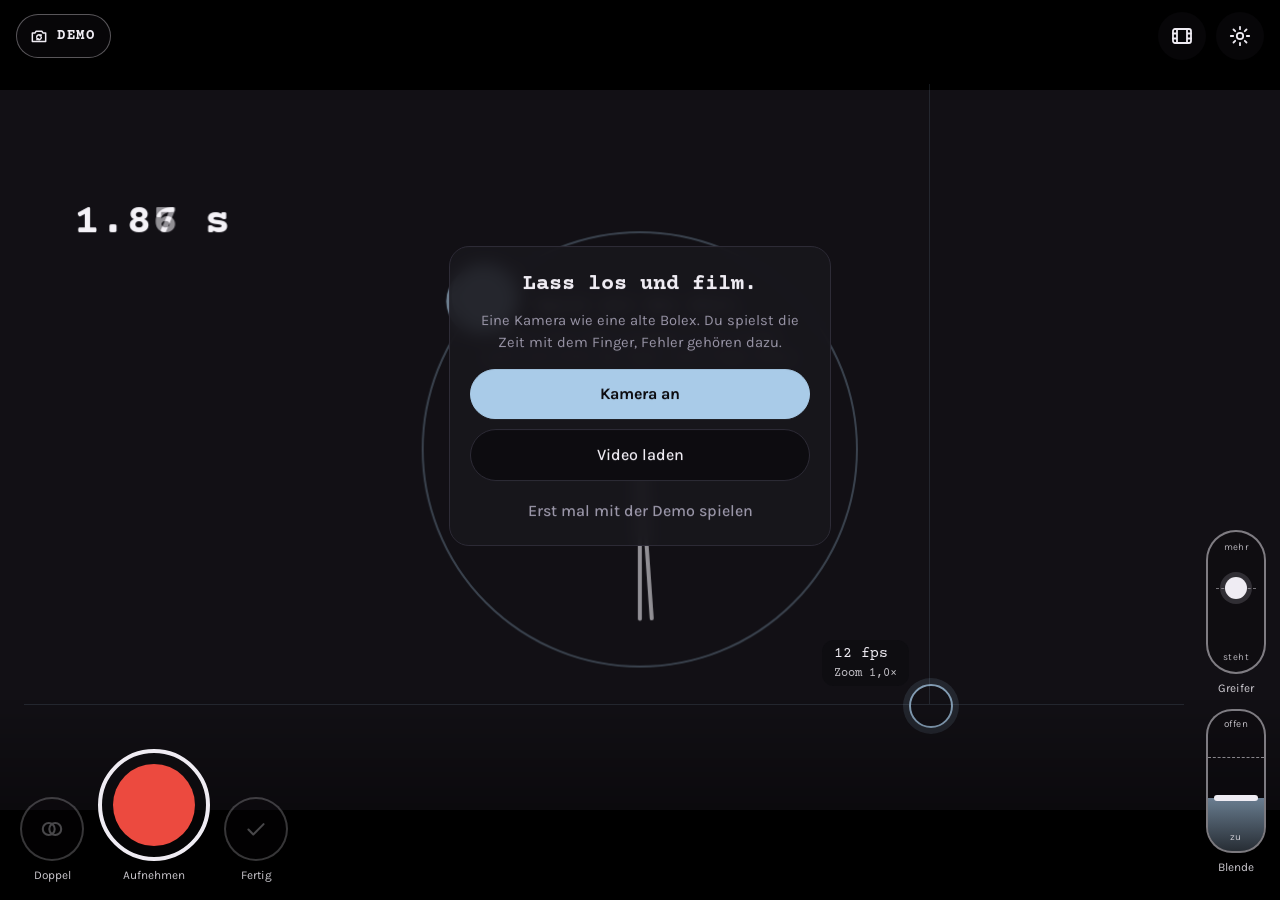
==== index.html @ c2a21dd8 "Accum. Material: Raststellen Sandwich, Lith, Aufsummieren, Farbschichten (1.2.5, nur im Labor) Neuer" ====
<!doctype html>
<html lang="de">
<head>
<meta charset="utf-8">
<meta name="viewport" content="width=device-width,initial-scale=1,viewport-fit=cover">
<meta name="apple-mobile-web-app-capable" content="yes">
<meta name="theme-color" content="#0d0c10">
<title>Mekas</title>
<link rel="preconnect" href="https://fonts.googleapis.com">
<link rel="preconnect" href="https://fonts.gstatic.com" crossorigin>
<link rel="stylesheet" href="https://fonts.googleapis.com/css2?family=Courier+Prime:wght@400;700&family=Karla:wght@400;500;700&display=swap">
<link rel="stylesheet" href="src/stil.css?v=1.2.5">
</head>
<body>

<div class="app" id="app">
  <div class="stage" id="stage" aria-label="Sucher. Seitwärts wischen verändert die Bildrate, hoch und runter den Zoom. Zwei Finger halten das Bild an.">
    <canvas id="out" width="1280" height="720"></canvas>
    <div class="padarea">
      <div class="xline" id="xline"></div>
      <div class="yline" id="yline"></div>
      <div class="puck" id="puck"></div>
      <div class="plabel" id="plabel">12 fps</div>
    </div>
    <div class="frozen" id="frozen" hidden>HÄLT</div>
    <div class="hint" id="hint"><b>Spiel mit der Zeit.</b><span>Wisch übers Bild: seitwärts ist die Kurbel, hoch und runter der Zoom. Zwei Finger halten das Bild an.</span></div>
  </div>

  <div class="bar top">
    <button class="srcbtn" id="btnSrc" type="button" aria-label="Kamera an">
      <svg viewBox="0 0 24 24"><path d="M4 8.5h3l1.6-2.2h6.8L17 8.5h3v10H4z"/><path d="M9.2 13.4a2.8 2.8 0 0 1 4.9-1.8M14.8 13.6a2.8 2.8 0 0 1-4.9 1.8"/><path d="M14.4 10.4v1.4h-1.4M9.6 16.6v-1.4H11"/></svg>
      <span id="srcLabel">DEMO</span>
    </button>
    <div class="chips">
      <span class="chip" id="chipTime" hidden>00:00</span>
      <span class="chip sky" id="chipDoppel" hidden>DOPPEL</span>
    </div>
    <button class="iconbtn" id="btnFilms" type="button" aria-label="Filme">
      <svg viewBox="0 0 24 24"><rect x="3" y="5" width="18" height="14" rx="2"/><path d="M7 5v14M17 5v14M3 9.5h4M3 14.5h4M17 9.5h4M17 14.5h4"/></svg>
      <span class="count" id="filmCount" hidden>0</span>
    </button>
    <button class="iconbtn" id="btnSettings" type="button" aria-label="Einstellungen">
      <svg viewBox="0 0 24 24"><circle cx="12" cy="12" r="3.2"/><path d="M12 2.8v2.4M12 18.8v2.4M21.2 12h-2.4M5.2 12H2.8M18.5 5.5l-1.7 1.7M7.2 16.8l-1.7 1.7M18.5 18.5l-1.7-1.7M7.2 7.2L5.5 5.5"/></svg>
    </button>
  </div>

  <div class="gripper">
    <div class="ctl">
      <div class="readout" id="gRead"></div>
      <div class="gpad" id="gpad" role="group" tabindex="0" aria-label="Greifer: kurz tippen gibt dem Film einen Stoss, halten lässt ihn schlüpfen. Oben bleiben Lücken, unten steht der Film.">
        <div class="hline" id="gZline"></div><div class="knob" id="gknob"></div>
        <span class="ends t">mehr</span><span class="ends b">steht</span>
      </div>
      <span class="slotlabel">Greifer</span>
    </div>
    <div class="ctl">
      <div class="readout" id="vRead"></div>
      <div class="vfader" id="vfader" role="slider" tabindex="0" aria-label="Blende: hoch öffnet, runter schliesst, ganz unten ist sie zu" aria-valuemin="0" aria-valuemax="360" aria-valuenow="135">
        <div class="fill" id="vfill"></div><div class="limit" id="vlimit"></div><div class="knob" id="vknob"></div>
        <span class="ends t">offen</span><span class="ends b">zu</span>
      </div>
      <span class="slotlabel" id="vLabel">Blende</span>
    </div>
  </div>

  <div class="scrub" id="scrub" hidden>
    <div class="scrubhead"><b>Doppel ab</b><span id="scrubVal">0:00,0 von 0:00,0</span></div>
    <input type="range" id="scrubber" min="0" max="1000" step="1" value="0" aria-label="Stelle im Film, ab der doppelt belichtet wird">
    <small>Such die Stelle im Film. Aufnehmen legt dein neues Bild ab hier darüber. Auf- und abblenden machst du selbst mit der Belichtung.</small>
  </div>

  <div class="bar bottom">
    <div class="slot" id="slotDoppel">
      <button class="round" id="btnDoppel" type="button" aria-pressed="false" aria-label="Doppel: zurückspulen und darüber belichten">
        <svg viewBox="0 0 24 24"><circle cx="9" cy="12" r="5.5"/><circle cx="15" cy="12" r="5.5"/></svg>
      </button>
      <span class="slotlabel">Doppel</span>
    </div>
    <div class="recwrap">
      <button class="recbtn" id="btnRec" type="button" aria-label="Aufnehmen"><span class="core"><span class="bars"><i></i><i></i></span></span></button>
      <span class="slotlabel" id="recLabel">Aufnehmen</span>
    </div>
    <div class="slot">
      <button class="round" id="btnDone" type="button" aria-label="Film beenden und speichern" disabled>
        <svg viewBox="0 0 24 24"><path d="M5 12.5l4.5 4.5L19 7.5"/></svg>
      </button>
      <span class="slotlabel">Fertig</span>
    </div>
  </div>

  <div class="develop" id="develop" hidden>
    <b>Film wird entwickelt</b>
    <div class="progress"><i id="devBar"></i></div>
    <span id="devVal" class="val">bereitet vor …</span>
    <button class="pill ghost" id="devCancel" type="button">Abbrechen</button>
  </div>

  <div class="result" id="result" hidden>
    <b id="resTitle">Film fertig</b>
    <video id="resVideo" controls playsinline></video>
    <button class="pill primary" id="resSave" type="button">Film aufs iPhone sichern</button>
    <button class="pill" id="resSaveTon" type="button" hidden>Tonspur sichern</button>
    <button class="pill ghost" id="resClose" type="button">Weiterfilmen</button>
  </div>

  <div class="toast" id="toast" role="status"></div>

  <div class="startcard" id="startcard">
    <h2>Lass los und film.</h2>
    <p>Eine Kamera wie eine alte Bolex. Du spielst die Zeit mit dem Finger, Fehler gehören dazu.</p>
    <button class="pill primary" id="cardCam" type="button">Kamera an</button>
    <label class="pill" for="cardFile">Video laden<input type="file" id="cardFile" accept="video/*"></label>
    <button class="pill ghost" id="cardDemo" type="button">Erst mal mit der Demo spielen</button>
  </div>

  <div class="backdrop" id="backdrop"></div>

  <aside class="sheet" id="settings" aria-labelledby="setTitle" aria-hidden="true">
    <div class="grip"></div>
    <div class="sheethead"><h2 id="setTitle">Einstellungen</h2><button class="close" type="button" data-close aria-label="Schliessen">×</button></div>
    <div class="sec">
      <h3>Zeit</h3>
      <div class="rowset col">
        <div class="seg" id="segTime"><button type="button" data-v="hold" aria-pressed="true">Bild steht nach</button><button type="button" data-v="under">Unterdreht</button></div>
        <p class="note" id="timeNote"></p>
      </div>
    </div>
    <div class="sec">
      <h3>Quelle</h3>
      <div class="btnrow">
        <button class="pill primary" id="btnCam" type="button">Kamera an</button>
        <label class="pill" for="fileIn">Video laden<input type="file" id="fileIn" accept="video/*"></label>
        <button class="pill" id="btnDemo" type="button">Demo</button>
      </div>
      <div class="rowset" id="rowMirror"><div class="t">Sucher spiegeln<small>nur die Anzeige, wie ein Spiegel</small></div><input type="checkbox" class="switch" id="mirrorView"></div>
      <div class="rowset" id="rowMirrorRec"><div class="t">Aufnahme spiegeln<small>die Datei seitenverkehrt</small></div><input type="checkbox" class="switch" id="mirrorRec"></div>
      <div class="rowset" id="rowSwivel"><div class="t">Schwenken mit dem Telefon<small>im Zoom wandert der Ausschnitt mit, wie beim Abfilmen eines Fernsehers. Mitte ist, wie du das Telefon beim Start der Aufnahme hältst.</small></div><input type="checkbox" class="switch" id="swivel" checked></div>
      <div class="rowset" id="rowFile" hidden><div class="t">Geladenes Video</div><div class="btnrow"><button class="pill" id="btnRestart" type="button">Von vorn</button></div></div>
    </div>
    <div class="sec">
      <h3>Mechanik</h3>
      <p class="note">Unten rechts die <b>Blende</b>: hoch und runter, wie lange sie pro Bild offen ist, ganz unten ist sie zu. Über der gestrichelten Linie ist die Blende noch offen, während der Greifer den Film schon zieht: helle Stellen ziehen Schlieren.<br>Darüber der <b>Greifer</b>. Kurz tippen gibt dem Film einen Stoss: Er rutscht und rastet federnd wieder ein, ein kleiner Stoss in dasselbe Bild, ein grosser ins nächste. Ein Ruck mit dem Telefon wirkt genauso. Halten lässt den Film schlüpfen: über der gestrichelten Linie bleiben Lücken, knapp darunter rollt der Bildstrich langsam durchs Bild, ganz unten steht der Film und die Bilder stapeln sich. Loslassen: Er rastet mit seinem Schwung im nächsten Bild ein.</p>
      <div class="rowset col"><div class="t">Handkurbel <span class="val" id="jitterVal">75</span><small>wie unregelmässig die Bilder kommen</small></div><input type="range" id="jitter" min="0" max="100" step="1" value="75" aria-label="Handkurbel"></div>
      <div class="rowset"><div class="t">Anlaufblitz<small>überbelichtet die ersten Bilder nach jedem Start</small></div><input type="checkbox" class="switch" id="startFlash" checked></div>
      <div class="rowset col"><div class="t">Bildstand <span class="val" id="weaveVal">35</span><small>jedes neue Bild sitzt minimal anders im Bildfenster</small></div><input type="range" id="weave" min="0" max="100" step="1" value="35" aria-label="Bildstand"></div>
    </div>
    <div class="sec">
      <h3>Aufnahme</h3>
      <div class="rowset col"><div class="t">Vorführtempo der Datei<small>passend zur Final-Cut-Timeline</small></div>
        <div class="seg" id="segFps"><button type="button" data-v="24" aria-pressed="true">24</button><button type="button" data-v="25">25</button><button type="button" data-v="30">30</button></div>
      </div>
      <div class="rowset col"><div class="t">Auflösung<small>720p läuft auf dem iPhone flüssiger</small></div>
        <div class="seg" id="segRes"><button type="button" data-v="1280" aria-pressed="true">720p</button><button type="button" data-v="1920">1080p</button></div>
      </div>
      <div class="rowset"><div class="t">Ton aufnehmen</div><input type="checkbox" class="switch" id="ton" checked></div>
      <div class="rowset col"><div class="t">Mikrofon verzögern <span class="val" id="delayVal">0 ms</span><small>Einmal vor der Kamera klatschen und in Final Cut prüfen. Kommt der Klatscher vor dem Bild, hier nachziehen.</small></div><input type="range" id="avDelay" min="0" max="300" step="5" value="0" aria-label="Mikrofon verzögern"></div>
      <div class="rowset"><div class="t">Klappe<small>weisser Blitz mit Piepton im laufenden Film</small></div><button class="pill" id="btnClap" type="button">Klappe</button></div>
    </div>
    <div class="sec">
      <h3>Am Rechner</h3>
      <div class="rowset"><div class="t">MIDI-Knopf als Kurbel<small id="midiStatus">in Chrome am Rechner</small></div><button class="pill" id="btnMidi" type="button">Verbinden</button></div>
      <p class="note">Tastatur: R nimmt auf und pausiert, Leertaste gedrückt hält das Bild an, Pfeiltasten bewegen Kurbel und Zoom.</p>
      <p class="note">Damit Safari auf dem iPhone nicht jedes Mal nach Kamera und Mikrofon fragt: Einstellungen › Apps › Safari › Kamera und Mikrofon auf „Erlauben“.</p>
    </div>
    <p class="note version">Mekas <span id="version"></span></p>
  </aside>

  <aside class="sheet" id="filmsSheet" aria-labelledby="filmsTitle" aria-hidden="true">
    <div class="grip"></div>
    <div class="sheethead"><h2 id="filmsTitle">Filme</h2><button class="close" type="button" data-close aria-label="Schliessen">×</button></div>
    <div class="filmlist" id="films"></div>
    <p class="empty" id="noFilms">Noch kein Film. Mit dem Haken „Fertig“ landet ein Film hier.</p>
    <div class="filmsfoot" id="filmsFoot" hidden>
      <p class="note">Die Filme liegen nur hier im Browser, nicht in deinen Fotos. Was du behalten willst, zuerst sichern.</p>
      <button class="pill" id="btnDropAll" type="button">Alle löschen</button>
    </div>
  </aside>
</div>

<script type="module" src="src/main.js?v=1.2.5"></script>
</body>
</html>
---- src/stil.css ----
/* Layout: the whole screen is the viewfinder and the instrument. Drag anywhere (relative): sideways = frame rate, up/down = zoom. Top left: camera switch. Bottom: shutter fader (down to closed), big release, Doppel, Fertig. Films and settings live in sheets. Single dark look on purpose. */
:root{
  --velvet:#0d0c10;
  --plate:#18171d;
  --line:#2e2c37;
  --paper:#efecf3;
  --muted:#9a96a8;
  --sky:#a9cbe8;
  --sky-soft:rgba(169,203,232,.16);
  --rec:#ec4a3f;
  --type:"Courier Prime","Courier New",ui-monospace,monospace;
  --body:"Karla",system-ui,-apple-system,"Segoe UI",sans-serif;
  color-scheme:dark;
}
[hidden]{display:none!important}
html,body{height:100%;margin:0;background:var(--velvet);color:var(--paper);overflow:hidden}
body{font-family:var(--body);font-size:15px;line-height:1.45;-webkit-tap-highlight-color:transparent}
.app{position:relative;height:100%;width:100%;overflow:hidden}
button{font-family:inherit;color:inherit}

.stage{position:absolute;inset:0;background:#000;touch-action:none;cursor:grab;-webkit-user-select:none;user-select:none}
.stage.playing{cursor:grabbing}
#out{position:absolute;inset:0;width:100%;height:100%;object-fit:contain;display:block}
#out.mirror{transform:scaleX(-1)}
.padarea{position:absolute;left:24px;right:96px;top:calc(84px + env(safe-area-inset-top,0px));bottom:calc(196px + env(safe-area-inset-bottom,0px));pointer-events:none}
.xline,.yline{position:absolute;pointer-events:none;background:var(--sky);opacity:.12;transition:opacity .3s}
.xline{top:0;bottom:0;width:1px}.yline{left:0;right:0;height:1px}
.puck{position:absolute;width:40px;height:40px;margin:-20px 0 0 -20px;border-radius:50%;border:2px solid var(--sky);pointer-events:none;box-shadow:0 0 0 6px var(--sky-soft);opacity:.75;transition:background .2s,transform .2s,opacity .3s}
.stage.playing .puck{background:var(--sky-soft);transform:scale(1.15);opacity:1}
.stage.playing .xline,.stage.playing .yline{opacity:.3}
.plabel{position:absolute;pointer-events:none;font-family:var(--type);font-size:.95rem;line-height:1.25;font-variant-numeric:tabular-nums;background:rgba(13,12,16,.6);padding:4px 12px;border-radius:12px;white-space:pre;transform:translate(20px,-64px)}
.plabel small{font-size:.78rem;opacity:.8}
.plabel.flip{transform:translate(calc(-100% - 20px),-64px)}
.plabel.below{margin-top:96px}
.frozen{position:absolute;left:50%;top:50%;transform:translate(-50%,-50%);font-family:var(--type);font-weight:700;letter-spacing:.3em;font-size:1rem;color:var(--velvet);background:var(--sky);padding:6px 14px;border-radius:999px;pointer-events:none}
.hint{position:absolute;left:50%;top:38%;transform:translate(-50%,-50%);width:min(320px,calc(100% - 48px));text-align:center;pointer-events:none;text-shadow:0 1px 4px #000;transition:opacity .6s}
.hint b{display:block;font-family:var(--type);font-size:1.15rem;margin-bottom:6px}
.hint span{font-size:.92rem;opacity:.85}
.hint.gone{opacity:0}

.bar{position:absolute;left:0;right:0;display:flex;align-items:center;gap:10px;padding-inline:16px;pointer-events:none}
.bar > *{pointer-events:auto}
.top{top:0;padding-top:calc(12px + env(safe-area-inset-top,0px));padding-bottom:28px;background:linear-gradient(rgba(0,0,0,.55),transparent)}
.srcbtn{display:inline-flex;align-items:center;gap:8px;min-height:44px;padding:0 14px 0 12px;border-radius:999px;border:1px solid rgba(239,236,243,.35);background:rgba(13,12,16,.55);font-family:var(--type);font-weight:700;letter-spacing:.12em;font-size:.85rem;cursor:pointer;flex:none}
.srcbtn svg{width:20px;height:20px;stroke:var(--paper);fill:none;stroke-width:1.8;stroke-linecap:round;stroke-linejoin:round}
.srcbtn:active{background:var(--sky);color:var(--velvet)}
.srcbtn:active svg{stroke:var(--velvet)}
.chips{display:flex;gap:8px;align-items:center;flex:1;min-width:0;pointer-events:none;flex-wrap:wrap}
.chip{font-family:var(--type);font-size:.82rem;padding:3px 10px;border-radius:999px;background:rgba(13,12,16,.6);white-space:nowrap;font-variant-numeric:tabular-nums}
.chip.rec{background:var(--rec);color:#fff;font-weight:700;letter-spacing:.04em}
.chip.paused{background:var(--paper);color:var(--velvet);font-weight:700}
.chip.sky{background:var(--sky);color:var(--velvet);font-weight:700}
.iconbtn{width:48px;height:48px;border-radius:50%;border:0;background:rgba(13,12,16,.55);display:grid;place-items:center;cursor:pointer;flex:none;position:relative}
.iconbtn svg{width:24px;height:24px;stroke:var(--paper);fill:none;stroke-width:1.8;stroke-linecap:round;stroke-linejoin:round}
.iconbtn .count{position:absolute;top:-2px;right:-2px;min-width:20px;height:20px;border-radius:10px;background:var(--sky);color:var(--velvet);font-weight:700;font-size:.72rem;display:grid;place-items:center;padding:0 5px}
:focus-visible{outline:2px solid var(--sky);outline-offset:3px}

.bottom{bottom:0;justify-content:flex-start;align-items:flex-end;gap:10px;padding-right:92px;padding-bottom:calc(16px + env(safe-area-inset-bottom,0px));padding-top:50px;background:linear-gradient(transparent,rgba(0,0,0,.65))}
.slot{display:flex;flex-direction:column;align-items:center;gap:6px;width:72px}
.slotlabel{font-size:.74rem;opacity:.85;text-align:center;min-height:1.1em;white-space:nowrap}
.recbtn{position:relative;width:112px;height:112px;border-radius:50%;border:4px solid var(--paper);background:rgba(13,12,16,.35);cursor:pointer;touch-action:none;flex:none}
.recbtn .core{position:absolute;left:50%;top:50%;width:82px;height:82px;margin:-41px 0 0 -41px;border-radius:50%;background:var(--rec);transition:all .16s ease;display:grid;place-items:center}
.recbtn .bars{display:none;gap:10px}
.recbtn .bars i{display:block;width:10px;height:30px;border-radius:3px;background:#fff}
.recbtn.live .core{width:64px;height:64px;margin:-32px 0 0 -32px;border-radius:18px}
.recbtn.live .bars{display:flex}
.recbtn.paused{border-color:var(--rec);animation:breathe 1.6s ease-in-out infinite}
.recbtn.fading{border-color:var(--sky)}
@keyframes breathe{50%{box-shadow:0 0 0 10px rgba(236,74,63,.18)}}
.recwrap{display:flex;flex-direction:column;align-items:center;gap:6px}
.round{width:64px;height:64px;border-radius:50%;border:2px solid rgba(239,236,243,.75);background:rgba(13,12,16,.55);display:grid;place-items:center;cursor:pointer}
.round svg{width:26px;height:26px;stroke:var(--paper);fill:none;stroke-width:1.9;stroke-linecap:round;stroke-linejoin:round}
.round[aria-pressed="true"]{background:var(--sky);border-color:var(--sky)}
.round[aria-pressed="true"] svg{stroke:var(--velvet)}
.round:disabled{opacity:.3;cursor:default}
.slot.invisible{visibility:hidden}

.vfader{position:relative;width:56px;height:140px;border-radius:26px;background:rgba(13,12,16,.55);border:2px solid rgba(239,236,243,.5);touch-action:none;cursor:ns-resize;overflow:hidden}
.vfader .fill{position:absolute;left:0;right:0;bottom:0;background:linear-gradient(to top,rgba(169,203,232,.2),rgba(169,203,232,.6))}
.vfader .knob{position:absolute;left:6px;right:6px;height:6px;border-radius:3px;background:var(--paper);margin-top:-3px}
.vfader .ends{position:absolute;left:0;right:0;text-align:center;font-size:.62rem;letter-spacing:.06em;opacity:.8;pointer-events:none}
.vfader .ends.t{top:6px}.vfader .ends.b{bottom:6px}
.vfader.closed{border-color:var(--sky)}
.vfader .limit{position:absolute;left:0;right:0;height:0;border-top:1px dashed rgba(239,236,243,.55);pointer-events:none}
.fwrap{position:relative}
.readout{position:absolute;bottom:calc(100% + 10px);left:50%;transform:translateX(-50%);font-family:var(--type);font-size:.85rem;font-variant-numeric:tabular-nums;white-space:nowrap;background:rgba(13,12,16,.8);border:1px solid var(--line);padding:4px 10px;border-radius:10px;pointer-events:none;opacity:0;transition:opacity .2s}
.readout.show{opacity:1}
.ctl{display:flex;flex-direction:column;align-items:center;gap:6px;position:relative}
.gripper{position:absolute;right:14px;bottom:calc(14px + env(safe-area-inset-bottom,0px));display:flex;flex-direction:column;align-items:center;gap:12px;z-index:2}
.gpad{position:relative;width:56px;height:140px;border-radius:30px;background:rgba(13,12,16,.55);border:2px solid rgba(239,236,243,.5);touch-action:none;cursor:move;overflow:hidden}
.gpad .hline{position:absolute;left:8px;right:8px;height:0;border-top:1px dashed rgba(239,236,243,.45)}
.gpad .vline{position:absolute;top:10px;bottom:10px;width:0;left:50%;border-left:1px dashed rgba(239,236,243,.3)}
.gpad .knob{position:absolute;width:22px;height:22px;margin:-11px 0 0 -11px;border-radius:50%;background:var(--paper);box-shadow:0 0 0 5px rgba(239,236,243,.15)}
.gpad.off{border-color:var(--sky)}
.gpad.off .knob{background:var(--sky)}
.gpad .ends{position:absolute;left:0;right:0;text-align:center;font-size:.6rem;letter-spacing:.04em;opacity:.75;pointer-events:none}
.gpad .ends.t{top:8px}.gpad .ends.b{bottom:8px}
.gripper .readout{bottom:auto;top:40%;left:auto;right:calc(100% + 12px);transform:translateY(-50%)}
.slotlabel small{display:block;font-size:.66rem;opacity:.8}
#vLabel{min-height:2.3em}

.scrub{position:absolute;left:16px;right:92px;bottom:calc(172px + env(safe-area-inset-bottom,0px));background:rgba(24,23,29,.9);border:1px solid var(--line);border-radius:18px;padding:12px 16px 8px;display:flex;flex-direction:column;gap:4px;-webkit-backdrop-filter:blur(8px);backdrop-filter:blur(8px);max-width:640px;margin-inline:auto}
.scrubhead{display:flex;justify-content:space-between;align-items:baseline;gap:8px}
.scrubhead b{font-family:var(--type);font-size:1rem}
.scrubhead span{font-family:var(--type);color:var(--sky);font-variant-numeric:tabular-nums}
.scrub small{color:var(--muted);font-size:.82rem}
.develop{position:absolute;left:50%;top:50%;transform:translate(-50%,-50%);width:min(320px,calc(100% - 32px));background:rgba(24,23,29,.92);border:1px solid var(--line);border-radius:20px;padding:20px;text-align:center;display:flex;flex-direction:column;gap:12px}
.develop b{font-family:var(--type);font-size:1.15rem}
.progress{height:6px;border-radius:3px;background:var(--line);overflow:hidden}
.progress i{display:block;height:100%;width:0;background:var(--sky)}
.result{position:absolute;left:50%;top:50%;transform:translate(-50%,-50%);width:min(340px,calc(100% - 32px));max-height:calc(100% - 40px);overflow:auto;background:rgba(24,23,29,.95);border:1px solid var(--line);border-radius:20px;padding:16px;display:flex;flex-direction:column;gap:10px;text-align:center}
.result video{width:100%;max-height:36vh;border-radius:12px;background:#000;object-fit:contain}
.result b{font-family:var(--type);font-size:1.1rem}

.toast{position:absolute;left:50%;top:calc(76px + env(safe-area-inset-top,0px));transform:translate(-50%,-8px);max-width:min(440px,calc(100% - 32px));background:rgba(24,23,29,.94);border:1px solid var(--line);padding:10px 16px;border-radius:14px;font-size:.92rem;opacity:0;pointer-events:none;transition:opacity .25s,transform .25s;text-align:center}
.toast.show{opacity:1;transform:translate(-50%,0)}
.toast.warn{border-color:var(--rec)}
.startcard{position:absolute;left:50%;top:44%;transform:translate(-50%,-50%);width:min(340px,calc(100% - 32px));background:rgba(24,23,29,.92);border:1px solid var(--line);border-radius:20px;padding:22px 20px 14px;display:flex;flex-direction:column;gap:10px;text-align:center;-webkit-backdrop-filter:blur(8px);backdrop-filter:blur(8px)}
.startcard h2{margin:0;font-family:var(--type);font-size:1.35rem;text-wrap:balance}
.startcard p{margin:0 0 6px;color:var(--muted);font-size:.92rem;text-wrap:pretty}
.pill{min-height:50px;border-radius:999px;border:1px solid var(--line);background:var(--velvet);font-size:1rem;font-weight:500;cursor:pointer;display:flex;align-items:center;justify-content:center;position:relative;overflow:hidden;padding:0 18px}
.pill.primary{background:var(--sky);color:var(--velvet);border-color:var(--sky);font-weight:700}
.pill.ghost{background:transparent;border-color:transparent;color:var(--muted);min-height:40px}
.pill input[type=file]{position:absolute;inset:0;opacity:0;cursor:pointer}

.backdrop{position:absolute;inset:0;background:rgba(0,0,0,.5);opacity:0;pointer-events:none;transition:opacity .25s}
.backdrop.show{opacity:1;pointer-events:auto}
.sheet{position:absolute;left:50%;bottom:0;width:min(560px,100%);max-height:84%;overflow:auto;overscroll-behavior:contain;transform:translate(-50%,105%);transition:transform .3s cubic-bezier(.2,.8,.2,1);background:var(--plate);border:1px solid var(--line);border-bottom:0;border-radius:20px 20px 0 0;padding:6px 18px calc(26px + env(safe-area-inset-bottom,0px))}
.sheet.show{transform:translate(-50%,0)}
.grip{width:40px;height:5px;border-radius:3px;background:var(--line);margin:6px auto 10px}
.sheethead{display:flex;justify-content:space-between;align-items:center;margin-bottom:6px}
.sheethead h2{margin:0;font-family:var(--type);font-size:1.15rem;letter-spacing:.06em}
.close{border:0;background:var(--velvet);width:40px;height:40px;border-radius:50%;cursor:pointer;font-size:1.3rem;line-height:1}
.sec{margin-top:16px}
.sec h3{margin:0 0 6px;font-size:.72rem;text-transform:uppercase;letter-spacing:.16em;color:var(--muted);font-weight:500}
.rowset{display:flex;justify-content:space-between;align-items:center;gap:12px;min-height:54px;border-bottom:1px solid var(--line)}
.rowset:last-child{border-bottom:0}
.rowset .t{display:flex;flex-direction:column;min-width:0}
.rowset .t small{color:var(--muted);font-size:.8rem}
.rowset.col{flex-direction:column;align-items:stretch;padding-block:10px;gap:8px}
.seg{display:flex;background:var(--velvet);border-radius:12px;padding:4px;gap:4px}
.seg button{flex:1;min-height:42px;border:0;border-radius:9px;background:transparent;color:var(--muted);font-weight:500;cursor:pointer;font-size:.92rem}
.seg button[aria-pressed="true"]{background:var(--sky);color:var(--velvet);font-weight:700}
.switch{-webkit-appearance:none;appearance:none;width:52px;height:32px;border-radius:16px;background:var(--line);position:relative;cursor:pointer;flex:none;transition:background .2s;margin:0}
.switch::after{content:"";position:absolute;top:3px;left:3px;width:26px;height:26px;border-radius:50%;background:var(--paper);transition:transform .2s}
.switch:checked{background:var(--sky)}
.switch:checked::after{transform:translateX(20px)}
input[type=range]{-webkit-appearance:none;appearance:none;width:100%;height:40px;background:transparent;margin:0;cursor:pointer}
input[type=range]::-webkit-slider-runnable-track{height:4px;border-radius:2px;background:var(--line)}
input[type=range]::-moz-range-track{height:4px;border-radius:2px;background:var(--line)}
input[type=range]::-webkit-slider-thumb{-webkit-appearance:none;width:28px;height:28px;margin-top:-12px;border-radius:50%;background:var(--sky);border:0}
input[type=range]::-moz-range-thumb{width:28px;height:28px;border-radius:50%;background:var(--sky);border:0}
.btnrow{display:flex;flex-wrap:wrap;gap:8px}
.btnrow .pill{flex:1 1 140px;min-height:46px;font-size:.95rem}
.val{font-family:var(--type);color:var(--sky);font-variant-numeric:tabular-nums}
.note{color:var(--muted);font-size:.84rem;margin:8px 0 0;text-wrap:pretty}
.filmlist{display:grid;grid-template-columns:repeat(auto-fill,minmax(220px,1fr));gap:12px;margin-top:8px}
.film{background:var(--velvet);border:1px solid var(--line);border-radius:14px;overflow:hidden;display:flex;flex-direction:column;min-width:0}
.film video{width:100%;aspect-ratio:16/9;background:#000;object-fit:contain;display:block}
.film .meta{padding:10px 12px 12px;display:flex;flex-direction:column;gap:8px}
.film .info{font-family:var(--type);font-size:.85rem;font-variant-numeric:tabular-nums}
.film .acts{display:flex;gap:6px;flex-wrap:wrap}
.film .pill{min-height:40px;font-size:.88rem;flex:1 1 auto;padding:0 12px}
.empty{color:var(--muted);margin:12px 0}
.filmsfoot{margin-top:20px;padding-top:14px;border-top:1px solid var(--line);display:flex;flex-direction:column;align-items:flex-start;gap:8px}
#btnDropAll.armed{background:var(--rec);border-color:var(--rec);color:#fff}
@media (prefers-reduced-motion:reduce){.sheet,.toast,.backdrop,.puck,.hint{transition:none}.recbtn.paused{animation:none}}

.note.version{font-family:var(--type);font-size:.78rem;opacity:.7;margin-top:22px}
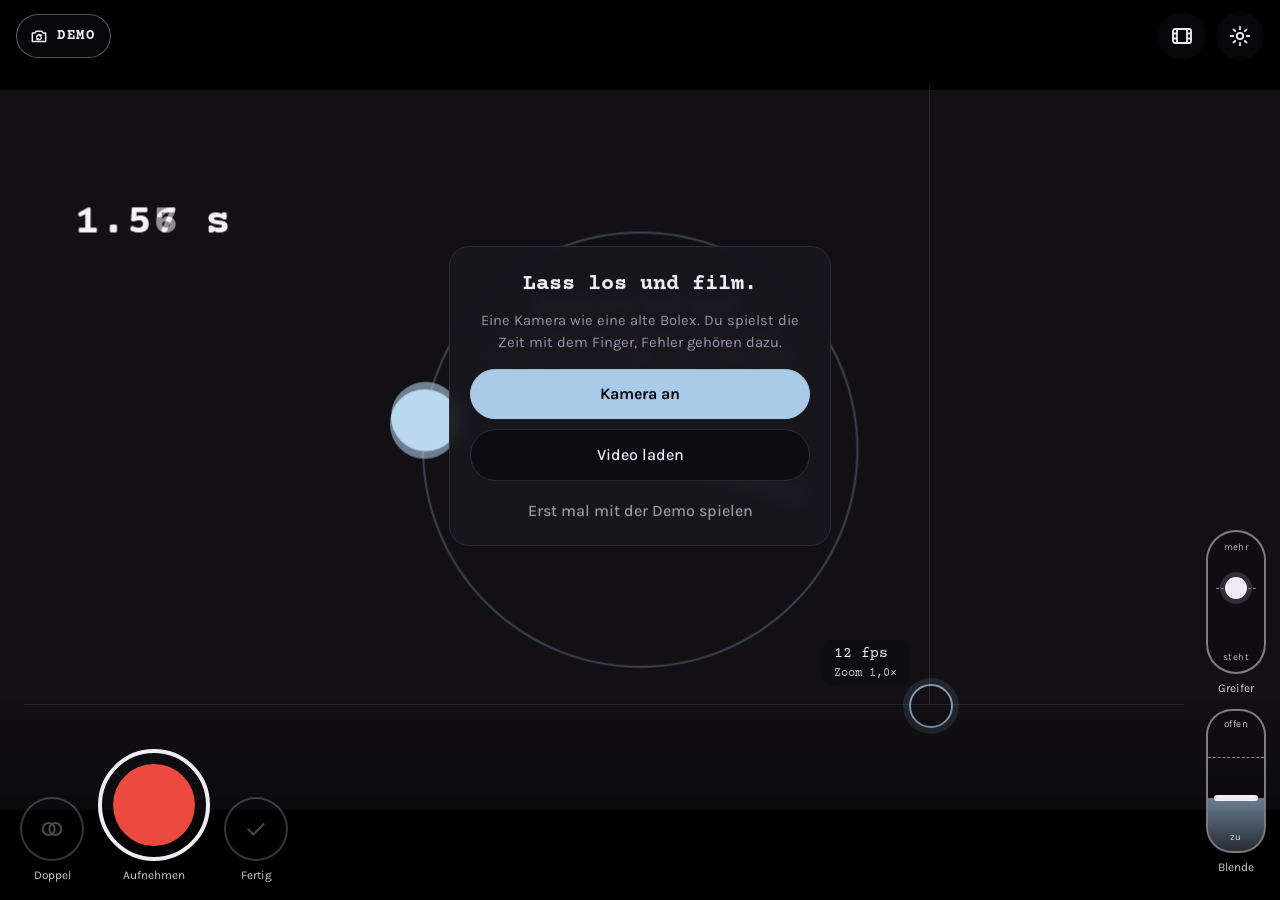
==== commit d3c6e8c7: "Stehender Film fest Sandwich mit Lichthof, Loslassen mit weicher Kurve (1.2.6) Nach dem iPhone-Test " ====
--- a/index.html
+++ b/index.html
@@ -9,7 +9,7 @@
 <link rel="preconnect" href="https://fonts.googleapis.com">
 <link rel="preconnect" href="https://fonts.gstatic.com" crossorigin>
 <link rel="stylesheet" href="https://fonts.googleapis.com/css2?family=Courier+Prime:wght@400;700&family=Karla:wght@400;500;700&display=swap">
-<link rel="stylesheet" href="src/stil.css?v=1.2.5">
+<link rel="stylesheet" href="src/stil.css?v=1.2.6">
 </head>
 <body>
 
@@ -177,6 +177,6 @@
   </aside>
 </div>
 
-<script type="module" src="src/main.js?v=1.2.5"></script>
+<script type="module" src="src/main.js?v=1.2.6"></script>
 </body>
 </html>
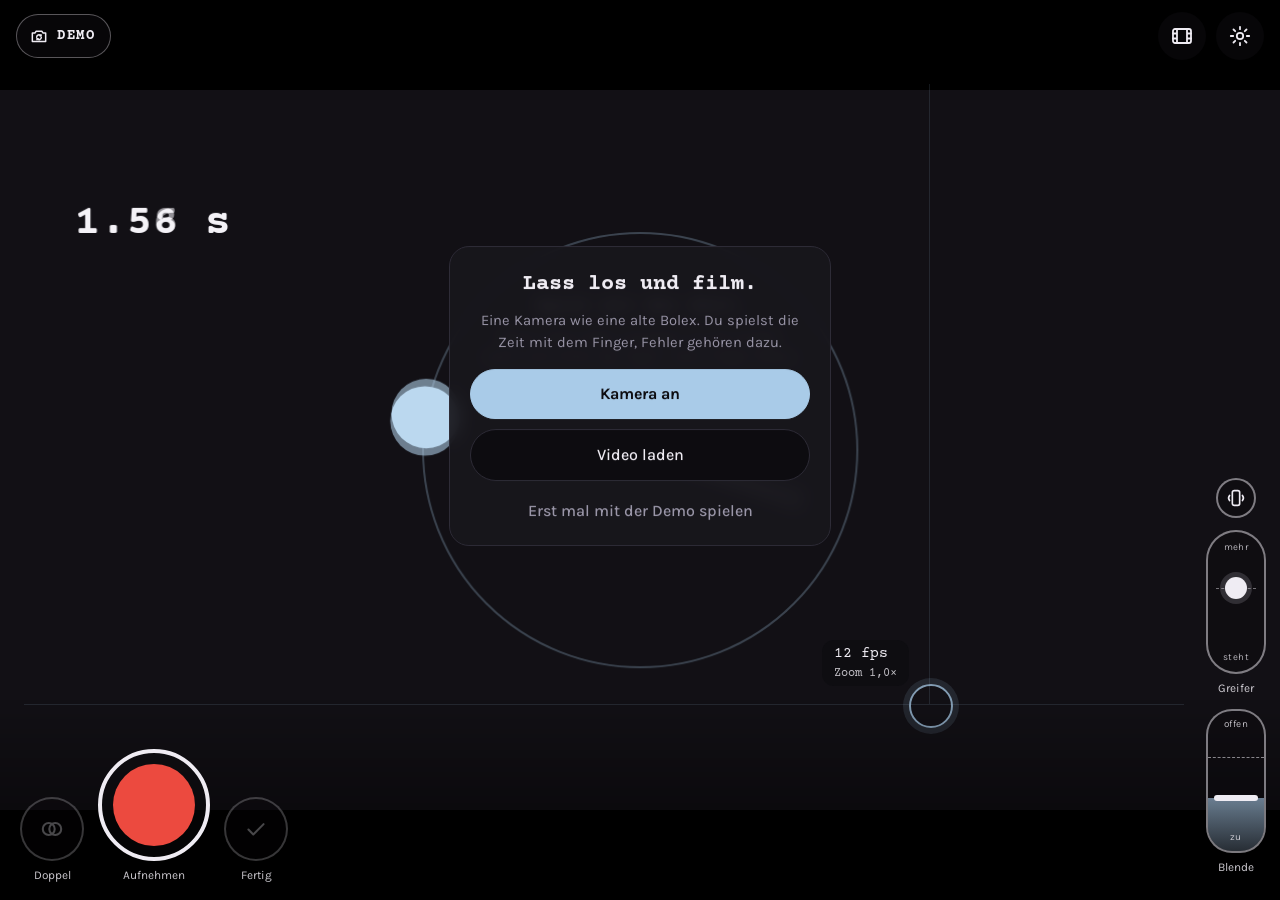
==== commit 14624e9b: "Gyroskop-Knopf über dem Greifer: entkoppelt gibt ein Ruck keinen Stoss (Phase A) Co-Authored-By: Cla" ====
--- a/index.html
+++ b/index.html
@@ -45,6 +45,9 @@
   </div>
 
   <div class="gripper">
+    <button class="ruck" id="btnRuck" type="button" aria-pressed="true" aria-label="Gyroskop: ein Ruck mit dem Telefon stösst den Film. Antippen koppelt oder entkoppelt.">
+      <svg viewBox="0 0 24 24"><rect x="8" y="4" width="8" height="16" rx="2"/><path d="M5 9.2a4.5 4.5 0 0 0 0 5.6M19 9.2a4.5 4.5 0 0 1 0 5.6"/><path class="aus" d="M4 4l16 16"/></svg>
+    </button>
     <div class="ctl">
       <div class="readout" id="gRead"></div>
       <div class="gpad" id="gpad" role="group" tabindex="0" aria-label="Greifer: kurz tippen gibt dem Film einen Stoss, halten lässt ihn schlüpfen. Oben bleiben Lücken, unten steht der Film.">
@@ -139,7 +142,7 @@
     </div>
     <div class="sec">
       <h3>Mechanik</h3>
-      <p class="note">Unten rechts die <b>Blende</b>: hoch und runter, wie lange sie pro Bild offen ist, ganz unten ist sie zu. Über der gestrichelten Linie ist die Blende noch offen, während der Greifer den Film schon zieht: helle Stellen ziehen Schlieren.<br>Darüber der <b>Greifer</b>. Kurz tippen gibt dem Film einen Stoss: Er rutscht und rastet federnd wieder ein, ein kleiner Stoss in dasselbe Bild, ein grosser ins nächste. Ein Ruck mit dem Telefon wirkt genauso. Halten lässt den Film schlüpfen: über der gestrichelten Linie bleiben Lücken, knapp darunter rollt der Bildstrich langsam durchs Bild, ganz unten steht der Film und die Bilder stapeln sich. Loslassen: Er rastet mit seinem Schwung im nächsten Bild ein.</p>
+      <p class="note">Unten rechts die <b>Blende</b>: hoch und runter, wie lange sie pro Bild offen ist, ganz unten ist sie zu. Über der gestrichelten Linie ist die Blende noch offen, während der Greifer den Film schon zieht: helle Stellen ziehen Schlieren.<br>Darüber der <b>Greifer</b>. Kurz tippen gibt dem Film einen Stoss: Er rutscht und rastet federnd wieder ein, ein kleiner Stoss in dasselbe Bild, ein grosser ins nächste. Ein Ruck mit dem Telefon wirkt genauso, der kleine Knopf über dem Greifer koppelt das Gyroskop ab und wieder an. Halten lässt den Film schlüpfen: über der gestrichelten Linie bleiben Lücken, knapp darunter rollt der Bildstrich langsam durchs Bild, ganz unten steht der Film und die Bilder stapeln sich. Loslassen: Er rastet mit seinem Schwung im nächsten Bild ein.</p>
       <div class="rowset col"><div class="t">Handkurbel <span class="val" id="jitterVal">75</span><small>wie unregelmässig die Bilder kommen</small></div><input type="range" id="jitter" min="0" max="100" step="1" value="75" aria-label="Handkurbel"></div>
       <div class="rowset"><div class="t">Anlaufblitz<small>überbelichtet die ersten Bilder nach jedem Start</small></div><input type="checkbox" class="switch" id="startFlash" checked></div>
       <div class="rowset col"><div class="t">Bildstand <span class="val" id="weaveVal">35</span><small>jedes neue Bild sitzt minimal anders im Bildfenster</small></div><input type="range" id="weave" min="0" max="100" step="1" value="35" aria-label="Bildstand"></div>
--- a/src/stil.css
+++ b/src/stil.css
@@ -96,6 +96,15 @@
 .gpad .ends{position:absolute;left:0;right:0;text-align:center;font-size:.6rem;letter-spacing:.04em;opacity:.75;pointer-events:none}
 .gpad .ends.t{top:8px}.gpad .ends.b{bottom:8px}
 .gripper .readout{bottom:auto;top:40%;left:auto;right:calc(100% + 12px);transform:translateY(-50%)}
+/* Gyroskop koppeln: klein über dem Greifer, entkoppelt gedämpft und durchgestrichen */
+.ruck{width:40px;height:40px;border-radius:50%;border:2px solid rgba(239,236,243,.5);background:rgba(13,12,16,.55);display:grid;place-items:center;cursor:pointer;padding:0;flex:none}
+.ruck svg{width:22px;height:22px;stroke:var(--paper);fill:none;stroke-width:1.8;stroke-linecap:round;stroke-linejoin:round}
+.ruck .aus{display:none}
+.ruck[aria-pressed="false"]{border-color:rgba(239,236,243,.22)}
+.ruck[aria-pressed="false"] svg{opacity:.5}
+.ruck[aria-pressed="false"] .aus{display:inline}
+/* im Querformat ist die Spalte voll: links neben den Greifer, unter die obere Leiste */
+@media (max-height:520px){.ruck{position:absolute;top:52px;right:calc(100% + 10px)}}
 .slotlabel small{display:block;font-size:.66rem;opacity:.8}
 #vLabel{min-height:2.3em}
 
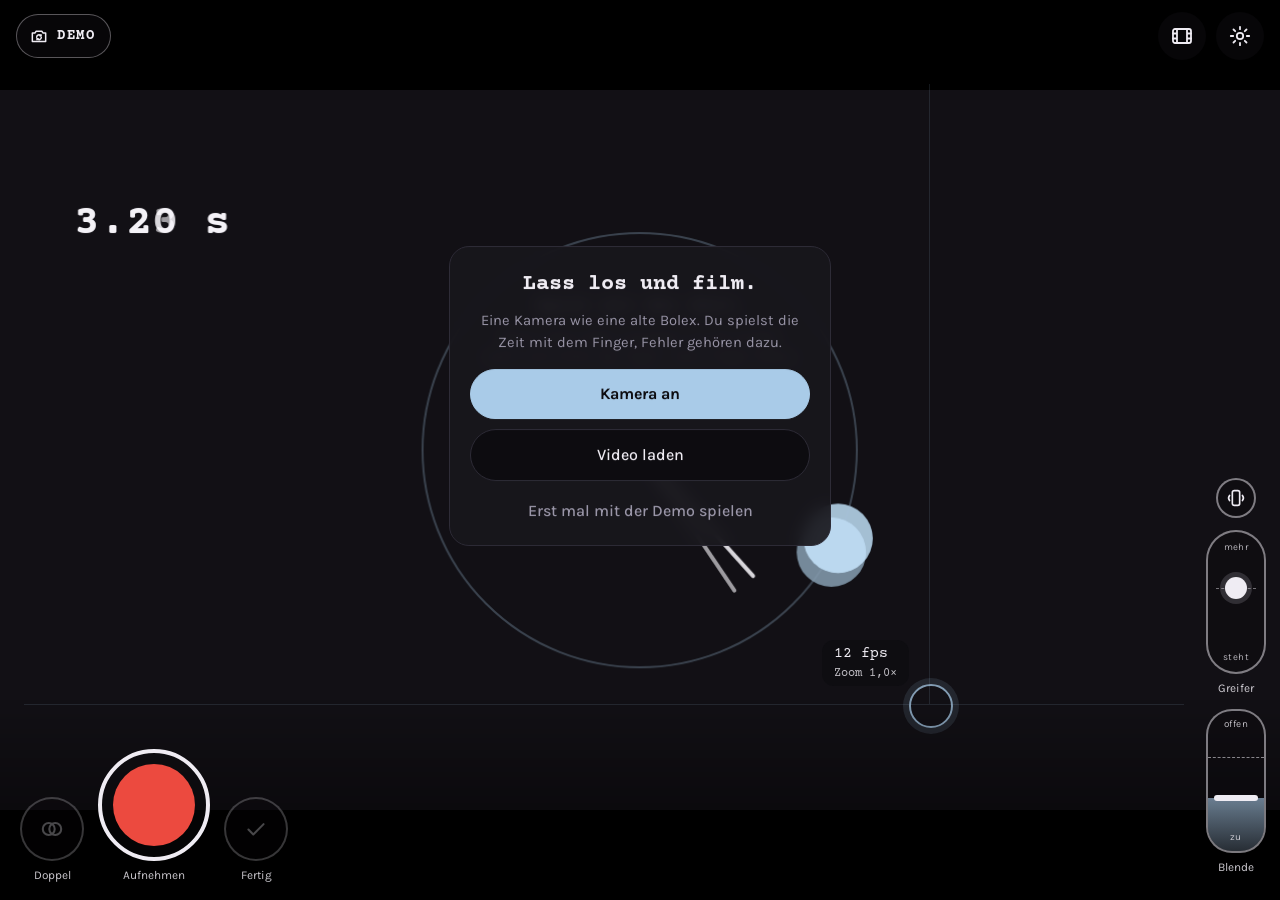
==== commit 8f76909a: "Runde 2b: Gedächtnis-Schicht mit dem müden Entwickler; Anlaufblitz immer an Co-Authored-By: Claude O" ====
--- a/index.html
+++ b/index.html
@@ -144,7 +144,6 @@
       <h3>Mechanik</h3>
       <p class="note">Unten rechts die <b>Blende</b>: hoch und runter, wie lange sie pro Bild offen ist, ganz unten ist sie zu. Über der gestrichelten Linie ist die Blende noch offen, während der Greifer den Film schon zieht: helle Stellen ziehen Schlieren.<br>Darüber der <b>Greifer</b>. Kurz tippen gibt dem Film einen Stoss: Er rutscht und rastet federnd wieder ein, ein kleiner Stoss in dasselbe Bild, ein grosser ins nächste. Ein Ruck mit dem Telefon wirkt genauso, der kleine Knopf über dem Greifer koppelt das Gyroskop ab und wieder an. Halten lässt den Film schlüpfen: über der gestrichelten Linie bleiben Lücken, knapp darunter rollt der Bildstrich langsam durchs Bild, ganz unten steht der Film und die Bilder stapeln sich. Loslassen: Er rastet mit seinem Schwung im nächsten Bild ein.</p>
       <div class="rowset col"><div class="t">Handkurbel <span class="val" id="jitterVal">75</span><small>wie unregelmässig die Bilder kommen</small></div><input type="range" id="jitter" min="0" max="100" step="1" value="75" aria-label="Handkurbel"></div>
-      <div class="rowset"><div class="t">Anlaufblitz<small>überbelichtet die ersten Bilder nach jedem Start</small></div><input type="checkbox" class="switch" id="startFlash" checked></div>
       <div class="rowset col"><div class="t">Bildstand <span class="val" id="weaveVal">35</span><small>jedes neue Bild sitzt minimal anders im Bildfenster</small></div><input type="range" id="weave" min="0" max="100" step="1" value="35" aria-label="Bildstand"></div>
     </div>
     <div class="sec">
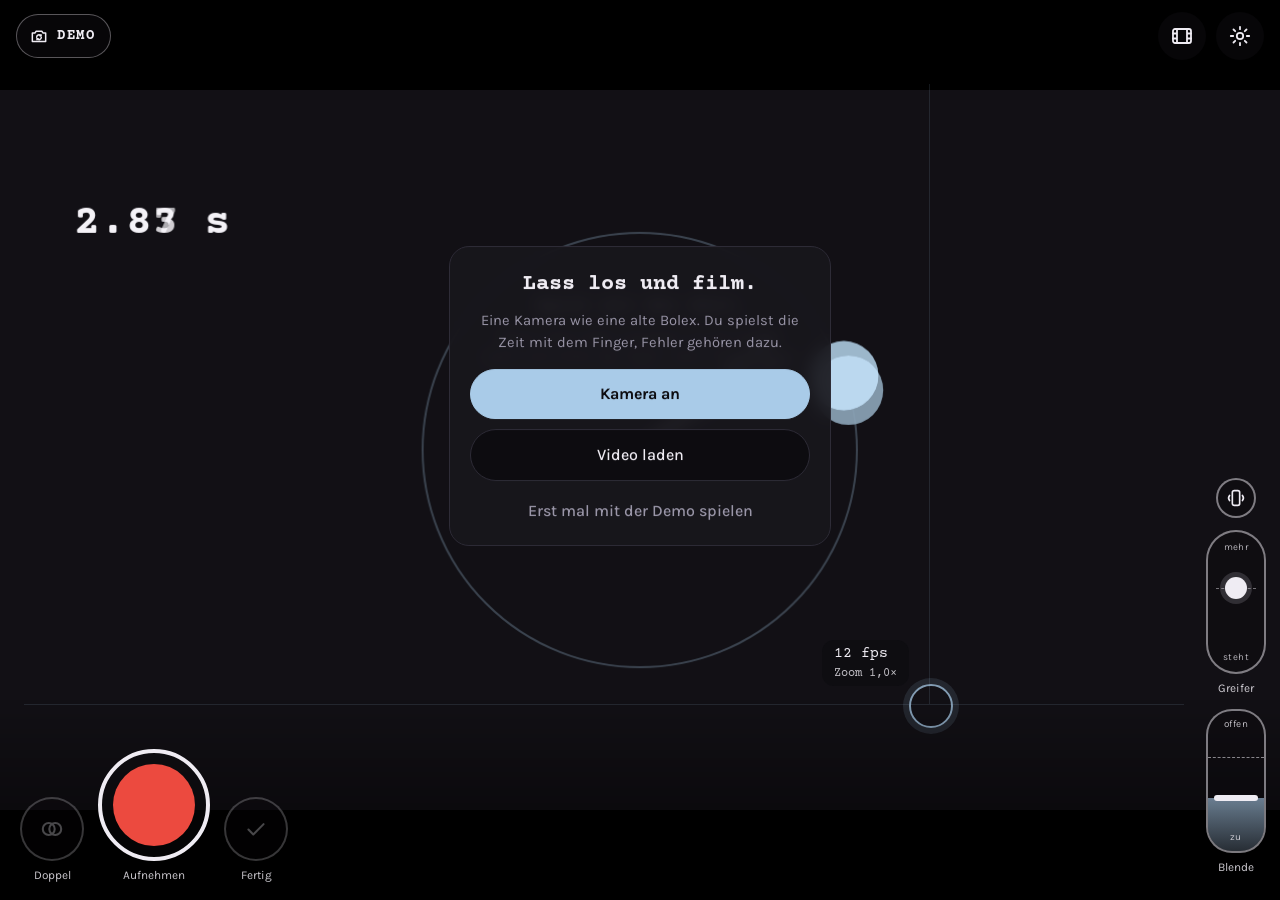
==== commit 7f4e6583: "Version 2.2.1: Gyroskop-Knopf, Teilbelichtungen, müder Entwickler, Labor aufgeräumt, Bauplan Co-Auth" ====
--- a/index.html
+++ b/index.html
@@ -9,7 +9,7 @@
 <link rel="preconnect" href="https://fonts.googleapis.com">
 <link rel="preconnect" href="https://fonts.gstatic.com" crossorigin>
 <link rel="stylesheet" href="https://fonts.googleapis.com/css2?family=Courier+Prime:wght@400;700&family=Karla:wght@400;500;700&display=swap">
-<link rel="stylesheet" href="src/stil.css?v=1.2.6">
+<link rel="stylesheet" href="src/stil.css?v=2.2.1">
 </head>
 <body>
 
@@ -179,6 +179,6 @@
   </aside>
 </div>
 
-<script type="module" src="src/main.js?v=1.2.6"></script>
+<script type="module" src="src/main.js?v=2.2.1"></script>
 </body>
 </html>
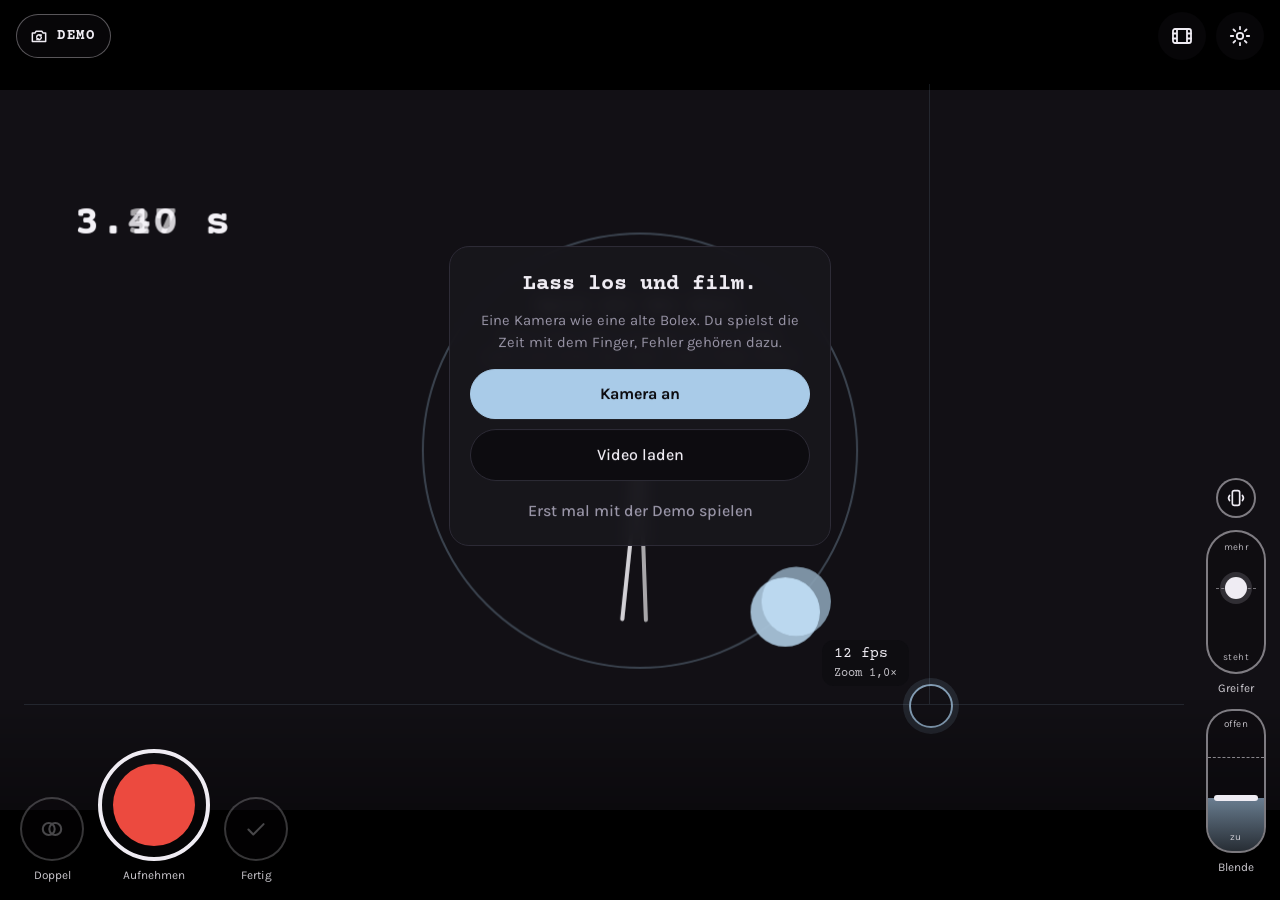
==== commit 7c9a6bec: "Version 2.3.0: Runde 2c, Nachbild und Nachklingen (nur Labor); Werte kopieren Müder Entwickler als N" ====
--- a/index.html
+++ b/index.html
@@ -9,7 +9,7 @@
 <link rel="preconnect" href="https://fonts.googleapis.com">
 <link rel="preconnect" href="https://fonts.gstatic.com" crossorigin>
 <link rel="stylesheet" href="https://fonts.googleapis.com/css2?family=Courier+Prime:wght@400;700&family=Karla:wght@400;500;700&display=swap">
-<link rel="stylesheet" href="src/stil.css?v=2.2.1">
+<link rel="stylesheet" href="src/stil.css?v=2.3.0">
 </head>
 <body>
 
@@ -179,6 +179,6 @@
   </aside>
 </div>
 
-<script type="module" src="src/main.js?v=2.2.1"></script>
+<script type="module" src="src/main.js?v=2.3.0"></script>
 </body>
 </html>
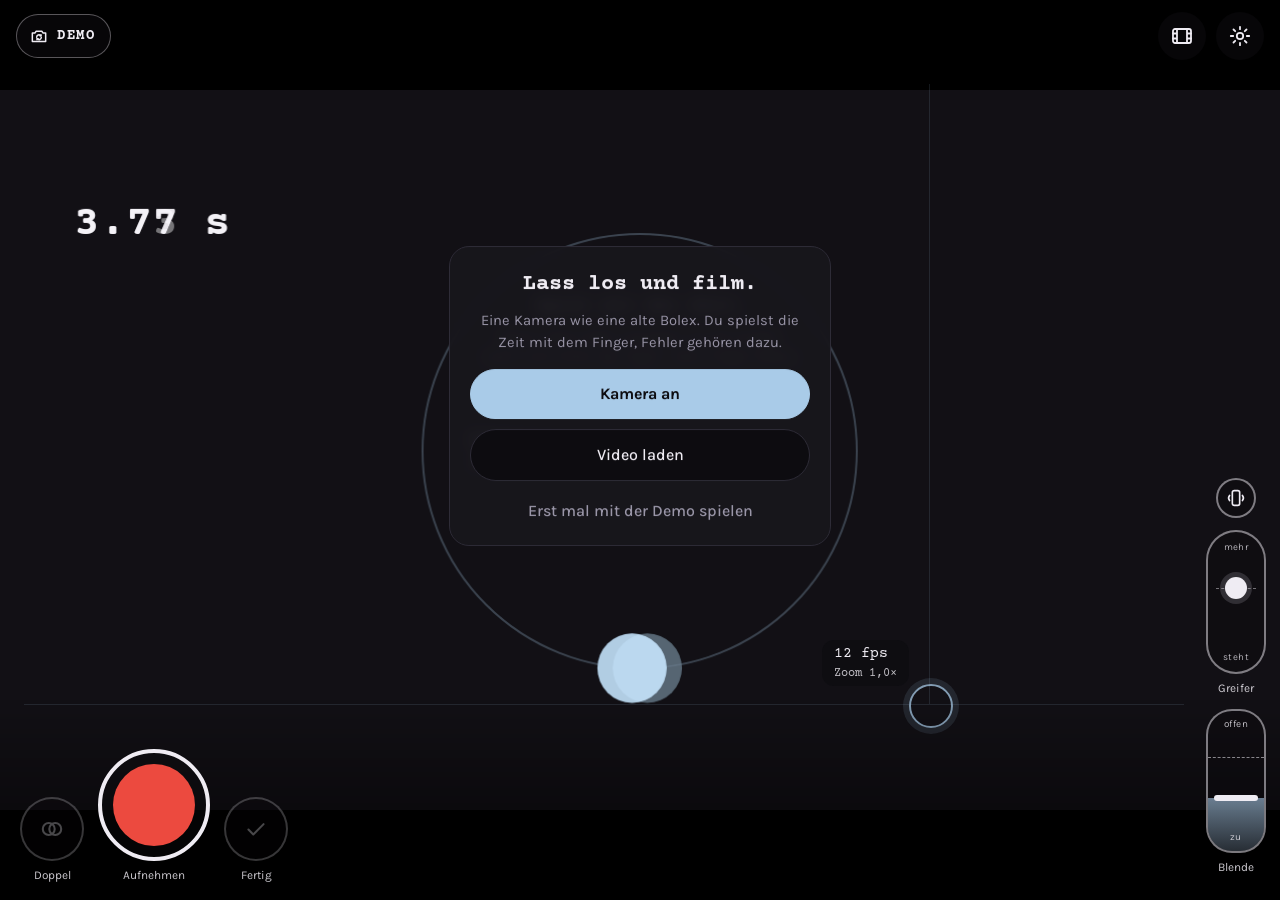
==== commit 051f759d: "Version 2.3.1: Maris' Werte als Grundwerte (müder Entwickler, Nachklingen 4 Umläufe) Verbrauch 9, Er" ====
--- a/index.html
+++ b/index.html
@@ -9,7 +9,7 @@
 <link rel="preconnect" href="https://fonts.googleapis.com">
 <link rel="preconnect" href="https://fonts.gstatic.com" crossorigin>
 <link rel="stylesheet" href="https://fonts.googleapis.com/css2?family=Courier+Prime:wght@400;700&family=Karla:wght@400;500;700&display=swap">
-<link rel="stylesheet" href="src/stil.css?v=2.3.0">
+<link rel="stylesheet" href="src/stil.css?v=2.3.1">
 </head>
 <body>
 
@@ -179,6 +179,6 @@
   </aside>
 </div>
 
-<script type="module" src="src/main.js?v=2.3.0"></script>
+<script type="module" src="src/main.js?v=2.3.1"></script>
 </body>
 </html>
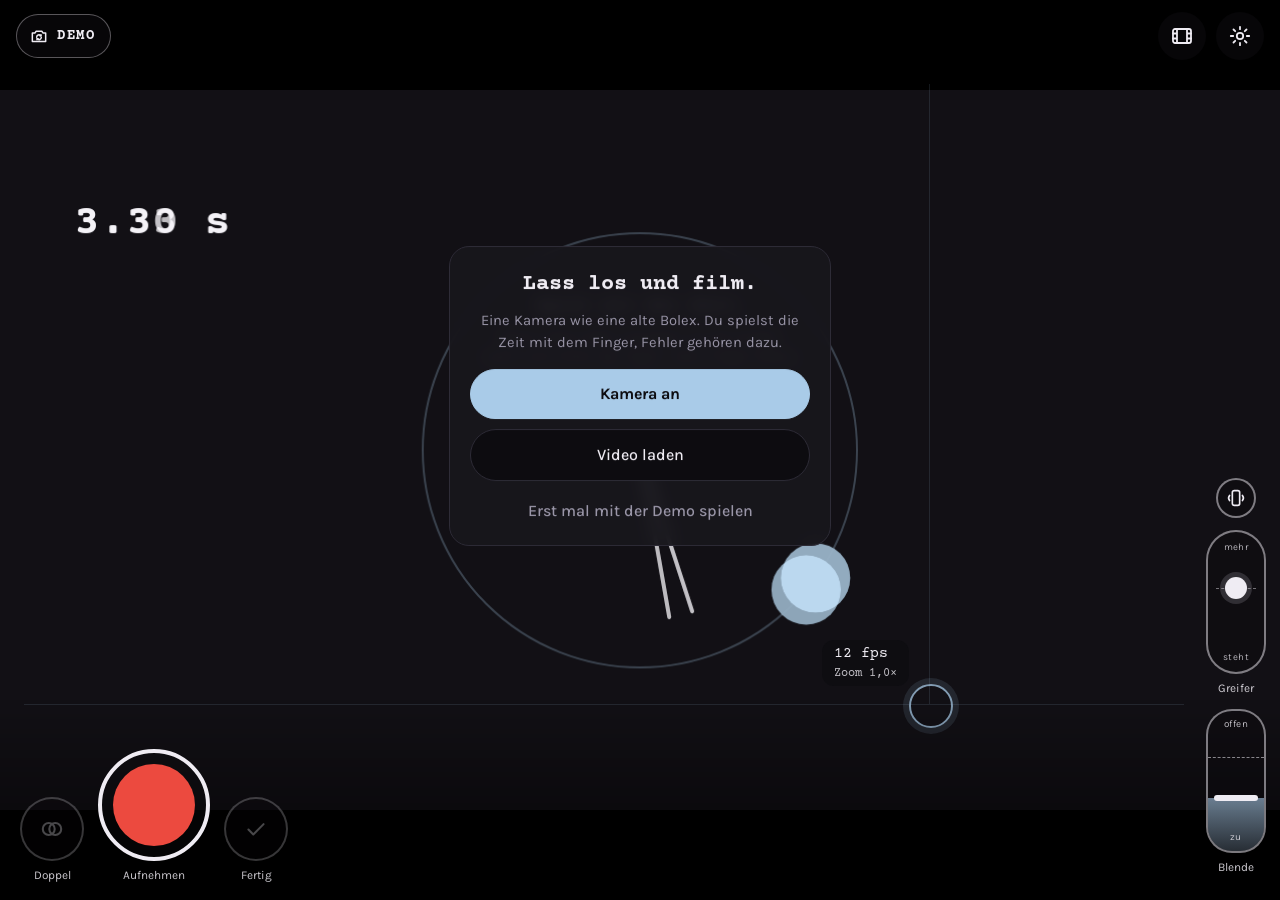
==== commit fd3ac9e5: "Version 2.4.0: Runde 4 im Labor (Röhre mit Atmen, Lith, Farbsektoren); Gitter im Gedächtnis behoben " ====
--- a/index.html
+++ b/index.html
@@ -9,7 +9,7 @@
 <link rel="preconnect" href="https://fonts.googleapis.com">
 <link rel="preconnect" href="https://fonts.gstatic.com" crossorigin>
 <link rel="stylesheet" href="https://fonts.googleapis.com/css2?family=Courier+Prime:wght@400;700&family=Karla:wght@400;500;700&display=swap">
-<link rel="stylesheet" href="src/stil.css?v=2.3.1">
+<link rel="stylesheet" href="src/stil.css?v=2.4.0">
 </head>
 <body>
 
@@ -179,6 +179,6 @@
   </aside>
 </div>
 
-<script type="module" src="src/main.js?v=2.3.1"></script>
+<script type="module" src="src/main.js?v=2.4.0"></script>
 </body>
 </html>
